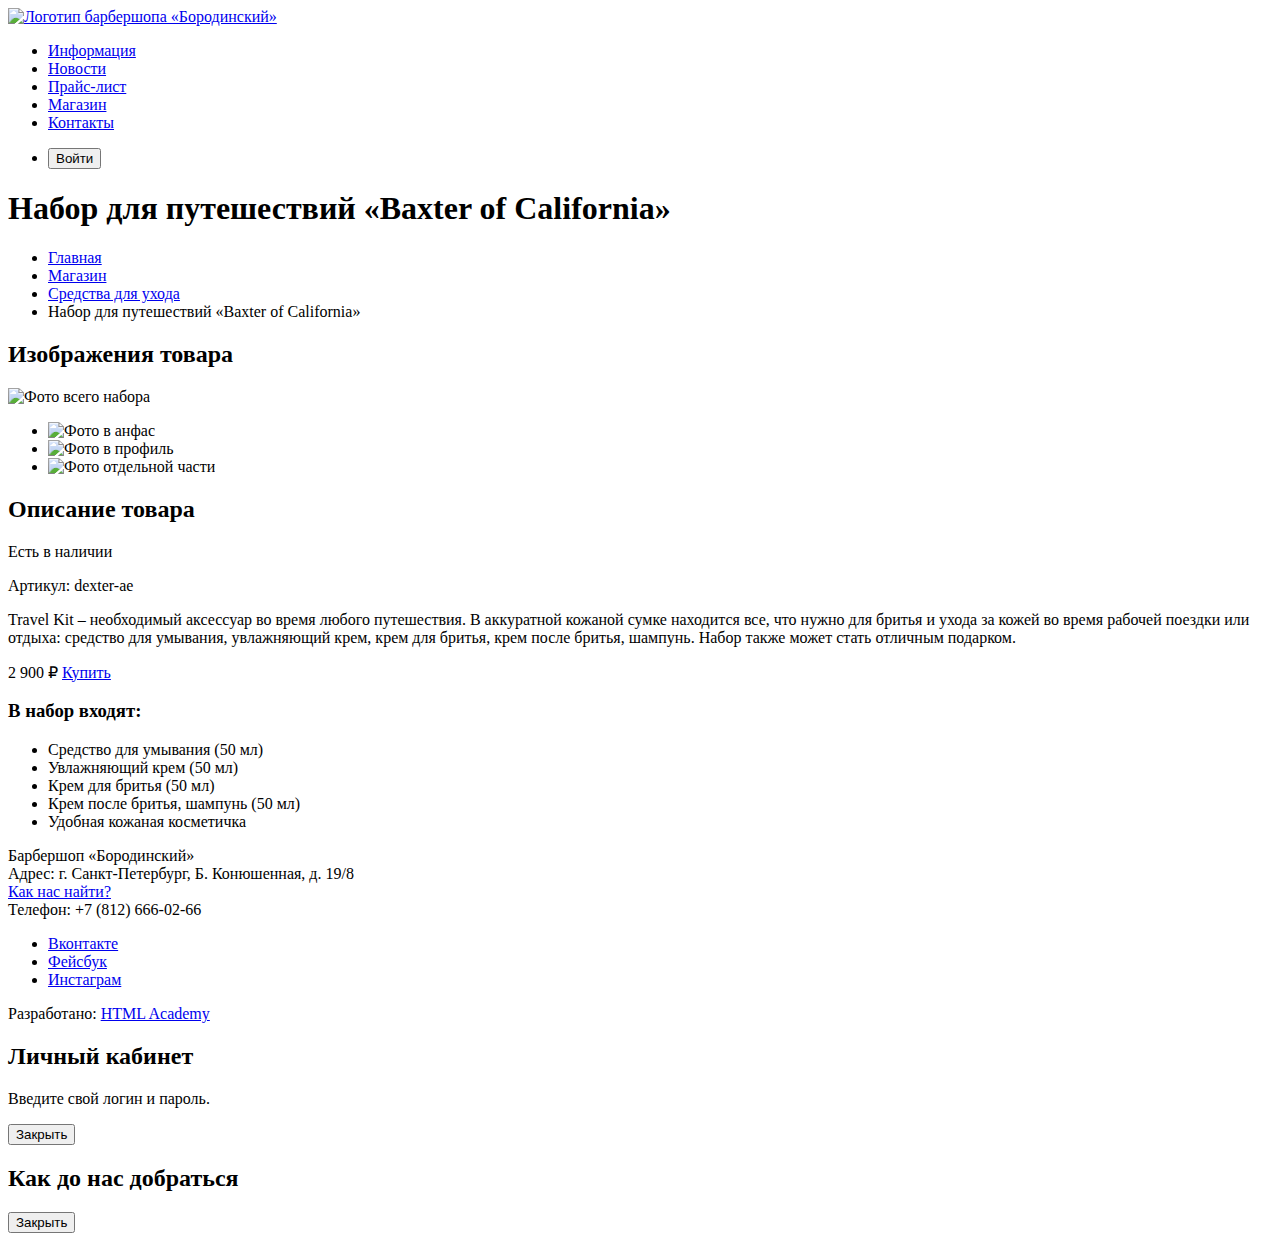
==== catalog-item.html @ a97666eb "Разметка" ====
<!DOCTYPE html>
<html lang="ru">
    <head>
        <meta charset="utf-8">
        <title>HTML Academy: Барбершоп</title>
    </head>
    <body>
        <header class="main-header">
            <nav class="main-navigation">
              <a class="main-header-logo" href="index.html">
                <img src="img/logo.svg" width="111" height="24" alt="Логотип барбершопа «Бородинский»">
              </a>
              <ul class="site-navigation">
                <li><a href="info.html">Информация</a></li>
                <li><a href="news.html">Новости</a></li>
                <li><a href="price.html">Прайс-лист</a></li>
                <li class="site-navigation-current"><a href="catalog.html">Магазин</a></li>
                <li><a href="contacts.html">Контакты</a></li>
              </ul>
              <ul class="user-navigation">
                <li class="login-link">
                  <button type="button">Войти</button>
                </li>
              </ul>
            </nav>
          </header>
        <main>
            
            <h1>Набор для путешествий «Baxter of California»</h1>
      
            <ul>
                <li><a href="index.html">Главная</a></li>
                <li><a href="#">Магазин</a></li>
                <li><a href="#">Средства для ухода</a></li>
                <li>Набор для путешествий «Baxter of California»</li>
            </ul>

            <section>

                <h2>Изображения товара</h2>
                <img src="img/product-big.jpg" width="460" height="498" alt="Фото всего набора">
                <ul>
                    <li><img src="img/product-small-1.jpg" width="140" height="149" alt="Фото в анфас"></li>
                    <li><img src="img/product-small-2.jpg" width="140" height="149" alt="Фото в профиль"></li>
                    <li><img src="img/product-small-3.jpg" width="140" height="149" alt="Фото отдельной части"></li>
                </ul>
            </section>

            <section>
                <h2>Описание товара</h2>
                <p>Есть в наличии</p>
                <p>Артикул: dexter-ae</p>
                <p>Travel Kit – необходимый аксессуар во время любого путешествия. В аккуратной кожаной сумке находится все, что нужно для бритья и ухода за кожей во время рабочей поездки или отдыха: средство для умывания, увлажняющий крем, крем для бритья, крем после бритья, шампунь. Набор также может стать отличным подарком.</p>
                <p>
                    2 900 ₽
                    <a href="#">Купить</a>
                </p>
                <h3>В набор входят:</h3>
                <ul>
                    <li>Средство для умывания (50 мл)</li>
                    <li>Увлажняющий крем (50 мл)</li>
                    <li>Крем для бритья (50 мл)</li>
                    <li>Крем после бритья, шампунь (50 мл)</li>
                    <li>Удобная кожаная косметичка</li>
                </ul>
            </section>
        </main>

        <footer>
            <p>
              Барбершоп «Бородинский»<br>
              Адрес: г. Санкт-Петербург, Б. Конюшенная, д. 19/8<br>
              <a href="map.html">Как нас найти?</a><br>
              Телефон: +7 (812) 666-02-66
            </p>
            <div>
              <ul>
                <li><a href="#">Вконтакте</a></li>
                <li><a href="#">Фейсбук</a></li>
                <li><a href="#">Инстаграм</a></li>
              </ul>
            </div>
            <p>
              Разработано: 
              <a href="https://htmlacademy.ru">HTML Academy</a>
            </p>
          </footer>
      
          <section>
            <h2>Личный кабинет</h2>
            <p>Введите свой логин и пароль.</p>
            <!-- Здесь будет форма -->
            <button type="button">Закрыть</button>
          </section>
      
          <section>
            <h2>Как до нас добраться</h2>
            <button type="button">Закрыть</button>
          </section>

    </body>
</html>
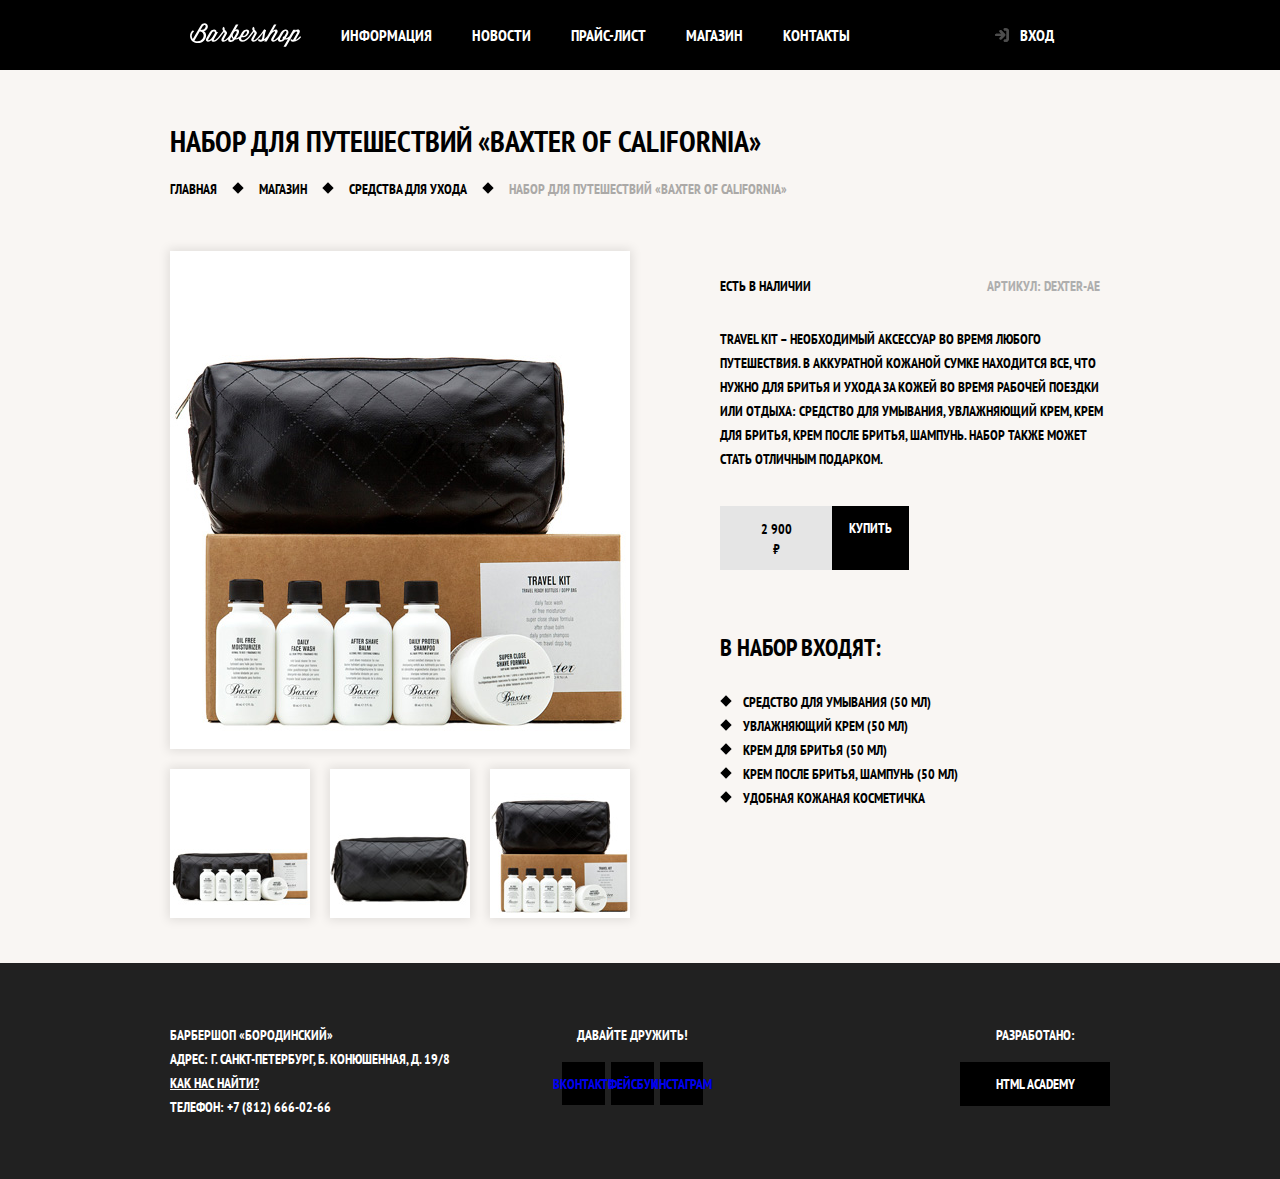
==== commit b0397697: "Декоративные элеметны" ====
--- a/catalog-item.html
+++ b/catalog-item.html
@@ -1,102 +1,108 @@
 <!DOCTYPE html>
 <html lang="ru">
-    <head>
-        <meta charset="utf-8">
-        <title>HTML Academy: Барбершоп</title>
-    </head>
-    <body>
-        <header class="main-header">
-            <nav class="main-navigation">
-              <a class="main-header-logo" href="index.html">
-                <img src="img/logo.svg" width="111" height="24" alt="Логотип барбершопа «Бородинский»">
-              </a>
-              <ul class="site-navigation">
-                <li><a href="info.html">Информация</a></li>
-                <li><a href="news.html">Новости</a></li>
-                <li><a href="price.html">Прайс-лист</a></li>
-                <li class="site-navigation-current"><a href="catalog.html">Магазин</a></li>
-                <li><a href="contacts.html">Контакты</a></li>
-              </ul>
-              <ul class="user-navigation">
-                <li class="login-link">
-                  <button type="button">Войти</button>
-                </li>
-              </ul>
-            </nav>
-          </header>
-        <main>
-            
-            <h1>Набор для путешествий «Baxter of California»</h1>
-      
-            <ul>
-                <li><a href="index.html">Главная</a></li>
-                <li><a href="#">Магазин</a></li>
-                <li><a href="#">Средства для ухода</a></li>
-                <li>Набор для путешествий «Baxter of California»</li>
-            </ul>
+<head>
+  <meta charset="UTF-8">
+  <title>Барбершоп «Бородинский»</title>
+  <link href="https://fonts.googleapis.com/css?family=PT+Sans+Narrow:400,700&amp;subset=latin,cyrillic" rel="stylesheet">
+  <link href="css/style.css" rel="stylesheet">
+</head>
 
-            <section>
+<body class="inner-page">
 
-                <h2>Изображения товара</h2>
-                <img src="img/product-big.jpg" width="460" height="498" alt="Фото всего набора">
-                <ul>
-                    <li><img src="img/product-small-1.jpg" width="140" height="149" alt="Фото в анфас"></li>
-                    <li><img src="img/product-small-2.jpg" width="140" height="149" alt="Фото в профиль"></li>
-                    <li><img src="img/product-small-3.jpg" width="140" height="149" alt="Фото отдельной части"></li>
-                </ul>
-            </section>
+<header class="main-header">
+  <nav class="main-navigation container">
+    <a class="main-header-logo" href="index.html">
+      <img src="img/logo.svg" width="111" height="24" alt="Логотип барбершопа «Бородинский»">
+    </a>
+    <ul class="site-navigation">
+      <li><a href="info.html">Информация</a></li>
+      <li><a href="news.html">Новости</a></li>
+      <li><a href="price.html">Прайс-лист</a></li>
+      <li class="site-navigation-current"><a href="catalog.html">Магазин</a></li>
+      <li><a href="contacts.html">Контакты</a></li>
+    </ul>
+    <ul class="user-navigation">
+      <li><a class="login-link" href="login.html">Вход</a></li>
+    </ul>
+  </nav>
+</header>
 
-            <section>
-                <h2>Описание товара</h2>
-                <p>Есть в наличии</p>
-                <p>Артикул: dexter-ae</p>
-                <p>Travel Kit – необходимый аксессуар во время любого путешествия. В аккуратной кожаной сумке находится все, что нужно для бритья и ухода за кожей во время рабочей поездки или отдыха: средство для умывания, увлажняющий крем, крем для бритья, крем после бритья, шампунь. Набор также может стать отличным подарком.</p>
-                <p>
-                    2 900 ₽
-                    <a href="#">Купить</a>
-                </p>
-                <h3>В набор входят:</h3>
-                <ul>
-                    <li>Средство для умывания (50 мл)</li>
-                    <li>Увлажняющий крем (50 мл)</li>
-                    <li>Крем для бритья (50 мл)</li>
-                    <li>Крем после бритья, шампунь (50 мл)</li>
-                    <li>Удобная кожаная косметичка</li>
-                </ul>
-            </section>
-        </main>
+<main class="container">
 
-        <footer>
-            <p>
-              Барбершоп «Бородинский»<br>
-              Адрес: г. Санкт-Петербург, Б. Конюшенная, д. 19/8<br>
-              <a href="map.html">Как нас найти?</a><br>
-              Телефон: +7 (812) 666-02-66
-            </p>
-            <div>
-              <ul>
-                <li><a href="#">Вконтакте</a></li>
-                <li><a href="#">Фейсбук</a></li>
-                <li><a href="#">Инстаграм</a></li>
-              </ul>
-            </div>
-            <p>
-              Разработано: 
-              <a href="https://htmlacademy.ru">HTML Academy</a>
-            </p>
-          </footer>
-      
-          <section>
-            <h2>Личный кабинет</h2>
-            <p>Введите свой логин и пароль.</p>
-            <!-- Здесь будет форма -->
-            <button type="button">Закрыть</button>
-          </section>
-      
-          <section>
-            <h2>Как до нас добраться</h2>
-            <button type="button">Закрыть</button>
-          </section>
+  <h1 class="page-title">Набор для путешествий «Baxter of California»</h1>
 
-    </body>
-</html>
+  <ul class="breadcrumbs">
+    <li><a href="index.html">Главная</a></li>
+    <li><a href="#">Магазин</a></li>
+    <li><a href="#">Средства для ухода</a></li>
+    <li class="breadcrumbs-current">Набор для путешествий «Baxter of California»</li>
+  </ul>
+
+  <div class="catalog-columns">
+
+    <section class="product-photos">
+      <h2 class="visually-hidden">Изображения товара</h2>
+      <p class="product-photo-full">
+        <img src="img/product-big.jpg" width="460" height="498" alt="Фото всего набора">
+      </p>
+      <ul class="product-photo-preview">
+        <li>
+          <img src="img/product-small-1.jpg" width="140" height="149" alt="Фото в анфас">
+        </li>
+        <li>
+          <img src="img/product-small-2.jpg" width="140" height="149" alt="Фото в профиль">
+        </li>
+        <li>
+          <img src="img/product-small-3.jpg" width="140" height="149" alt="Фото отдельной части">
+        </li>
+      </ul>
+    </section>
+  
+    <section class="product-info">
+      <h2 class="visually-hidden">Описание товара</h2>
+      <div class="product-description">
+        <p class="product-availability">Есть в наличии</p>
+        <p class="product-article">Артикул: dexter-ae</p>
+      </div>
+      <p class="product-text">Travel Kit – необходимый аксессуар во время любого путешествия. В аккуратной кожаной сумке находится все, что нужно для бритья и ухода за кожей во время рабочей поездки или отдыха: средство для умывания, увлажняющий крем, крем для бритья, крем после бритья, шампунь. Набор также может стать отличным подарком.</p>
+      <p class="product-price">
+        <b>2 900 ₽</b>
+        <a class="button" href="#">Купить</a>
+      </p>
+      <h3>В набор входят:</h3>
+      <ul>
+        <li>Средство для умывания (50 мл)</li>
+        <li>Увлажняющий крем (50 мл)</li>
+        <li>Крем для бритья (50 мл)</li>
+        <li>Крем после бритья, шампунь (50 мл)</li>
+        <li>Удобная кожаная косметичка</li>
+      </ul>
+    </section>
+  </div>
+    
+</main>
+
+<footer class="main-footer">
+  <div class="container">
+    <p class="footer-contacts">
+    Барбершоп «Бородинский»<br>
+    Адрес: г. Санкт-Петербург, Б. Конюшенная, д. 19/8<br>
+    <a href="map.html">Как нас найти?</a><br>
+    Телефон: +7 (812) 666-02-66
+  </p>
+  <div class="footer-social">
+    <b>Давайте дружить!</b>
+    <ul>
+      <li><a class="social-button" href="#">Вконтакте</a></li>
+      <li><a class="social-button" href="#">Фейсбук</a></li>
+      <li><a class="social-button" href="#">Инстаграм</a></li>
+    </ul>
+  </div>
+  <p class="footer-copyright">
+    <b>Разработано:</b> <a class="button" href="https://htmlacademy.ru">HTML Academy</a>
+  </p>
+  </div>
+</footer>
+
+</body>
+</html>--- a/css/style.css
+++ b/css/style.css
@@ -0,0 +1,949 @@
+body {
+  margin: 0;
+  padding: 0;
+
+  font-family: "PT Sans Narrow", Arial, sans-serif;
+  font-size: 14px;
+  line-height: 24px;
+  font-weight: 700;
+  color: #ffffff;
+  text-transform: uppercase;
+
+  background-color: #000000;
+  background-image: url("../img/bg.jpg");
+  background-position: top center;
+  background-repeat: no-repeat;
+}
+
+.inner-page {
+  color: #000000;
+
+  background-color: #f9f6f3;
+  background-image: url("img/pattern-light.jpg");
+  background-position: 0 0;
+  background-repeat: repeat;
+}
+
+.main-header {
+  margin-bottom: 75px;
+}
+
+.inner-page .main-header {
+  margin-bottom: 50px;
+
+  background-color: #000000;
+}
+
+a {
+  text-decoration: none;
+}
+
+.visually-hidden:not(:focus):not(:active),
+input[type="checkbox"].visually-hidden,
+input[type="radio"].visually-hidden {
+  position: absolute;
+
+  width: 1px;
+  height: 1px;
+  margin: -1px;
+  border: 0;
+  padding: 0;
+
+  white-space: nowrap;
+
+  clip-path: inset(100%);
+  clip: rect(0 0 0 0);
+  overflow: hidden;
+}
+
+img {
+  max-width: 100%;
+  height: auto;
+}
+
+.button {
+  display: inline-block;
+  margin-right: 16px;
+  padding: 10px 30px;
+
+  font: inherit;
+
+  text-align: center;
+  color: #ffffff;
+  vertical-align: middle;
+  text-transform: uppercase;
+
+  background-color: #000000;
+  border: none;
+}
+
+.button:hover,
+.button:focus,
+.button:active {
+  background-color: #663d15;
+}
+
+.button.disabled,
+.button:disabled {
+  cursor: default;
+  opacity: 0.5;
+  background-color: #000000;
+}
+
+.main-navigation {
+  display: flex;
+  flex-direction: column;
+  align-items: center;
+  
+  font-size: 16px;
+  line-height: 20px;
+  color: #ffffff;
+
+  background-color: transparent;
+}
+
+.inner-page .main-navigation {
+  display: flex;
+  align-items: flex-start;
+  flex-direction: row;
+}
+
+.main-header-logo {
+  order: 2;
+  width: 368px;
+  height: 153px;
+}
+
+.inner-page .main-header-logo {
+  order: 0;
+
+  width: 111px;
+  height: 24px;
+  padding: 23px 20px;
+}
+
+.main-navigation-wrapper {
+  width: 100%;
+  margin-bottom: 60px;
+  
+  background-color: #000000;
+}
+
+.main-navigation-wrapper .container {
+  display: flex;
+  justify-content: space-between;
+}
+
+
+.site-navigation,
+.user-navigation {
+  list-style: none;
+  margin: 0;
+  padding: 0;
+}
+
+.site-navigation {
+  display: flex;
+  flex-wrap: wrap;
+  width: 620px;
+
+  
+}
+
+.user-navigation {
+  display: flex;
+  width: 140px;
+}
+
+.inner-page .user-navigation {
+  margin-left: auto;
+}
+
+.site-navigation a,
+.user-navigation a {
+  display: block;
+  padding: 25px 20px;
+
+  vertical-align: middle;
+  color: #ffffff;
+}
+
+.site-navigation a:hover,
+.site-navigation a:focus,
+.user-navigation a:hover,
+.user-navigation a:focus {
+  background-color: #242424;
+}
+
+.user-navigation .login-link {
+  position: relative;
+  padding-left: 50px;
+
+  
+}
+
+.login-link::before {
+  content: "";
+
+  position: absolute;
+  top: 27px;
+  left: 24px;
+
+  width: 16px;
+  height: 18px;
+
+  background-image: url("../img/login.svg");
+  background-repeat: no-repeat;
+  background-position: 0 0;
+
+  opacity: 0.3;
+}
+
+.login-link:hover::before,
+.login-link:focus::before,
+.login-link:active::before {
+  opacity: 1;
+}
+
+.container {
+  width: 940px;
+  margin: 0 auto;
+  padding: 0 10px;
+}
+
+.features {
+  margin-bottom: 80px;
+}
+
+.features-list {
+  display: flex;
+  justify-content: space-between;
+  margin: 0;
+  padding: 0;
+
+  list-style: none;
+}
+
+.feature-item {
+  width: 300px;
+  text-align: center;
+
+  
+}
+
+.feature-item h3 {
+  position: relative;
+  margin: 0;
+  margin-bottom: 60px;
+
+  font-size: 30px;
+  line-height: 42px;
+
+  
+}
+
+.feature-item h3::after {
+  content: "";
+
+  position: absolute;
+  bottom: -30px;
+  left: 50%;
+
+  width: 20px;
+  height: 20px;
+  margin-left: -10px;
+
+  background-color: #ffffff;
+  transform: rotate(45deg);
+}
+
+.feature-item p {
+  margin: 0 10px;
+}
+
+.index-columns {
+  display: flex;
+  justify-content: space-between;
+  padding: 50px 80px;
+  margin-bottom: 35px;
+  
+  color: #000000;
+
+  background-color: #f8f5f2;
+  background-image: url("../img/line.png"),
+  url("../img/pattern-light.jpg");
+  background-position: center, 0 0;
+  background-repeat: no-repeat, repeat;
+}
+
+.index-columns h2 {
+  margin: 0;
+  margin-bottom: 25px;
+
+  font-size: 30px;
+  line-height: 42px;
+}
+
+.news {
+  width: 380px;
+  
+  
+}
+
+.news-list {
+  margin: 0;
+  margin-bottom: 25px;
+  padding: 0;
+
+  list-style: none;
+}
+
+.news-item {
+  margin-bottom: 25px;
+}
+
+.news-item p {
+  margin: 0;
+}
+
+.news-item time {
+  text-transform: none;
+}
+
+.gallery {
+  width: 300px;
+}
+
+.gallery-container {
+  position: relative;
+
+  height: 260px;
+
+
+}
+
+.gallery-content {
+  height: 164px;
+  margin: 0;
+
+  background-color: #cccccc;
+  border: 7px solid #ffffff;
+}
+
+.gallery-content img {
+  width: 286px;
+  height: 164px;
+}
+
+.gallery-button {
+  box-sizing: border-box;
+  position: absolute;
+  bottom: 0;
+
+  width: 140px;
+  margin: 0;
+}
+
+.gallery-button-back {
+  left: 0;
+}
+
+.gallery-button-next {
+  right: 0;
+}
+
+.contacts {
+  width: 380px;
+}
+
+.contacts p {
+  margin: 0;
+  margin-bottom: 25px;
+}
+
+.appointment {
+  width: 300px;
+}
+
+.appointment-info {
+  margin: 0;
+  margin-bottom: 15px;
+}
+
+.appointment-form {
+  display: flex;
+  flex-wrap: wrap;
+  justify-content: space-between;
+}
+
+.appointment-item {
+  width: 140px;
+  margin: 0;
+  margin-bottom: 10px;
+
+  
+} 
+
+.appointment-item label {
+  display: block;
+  margin-bottom: 9px;
+  margin-left: 15px;
+}
+
+.appointment-item input {
+  box-sizing: border-box;
+  width: 140px;
+  padding-top: 8px;
+  padding-left: 15px;
+  padding-right: 15px;
+  padding-bottom: 7px;
+
+  font: inherit;
+
+  background-color: transparent;
+  border: 2px solid #000000;
+}
+
+.appointment-item input:focus {
+  border-color: #663d15;
+}
+
+.appointment .button {
+  display: block;
+  width: 100%;
+  margin-top: 10px;
+  margin-right: 0;
+}
+
+.page-title {
+  margin: 0;
+  margin-bottom: 15px;
+  padding: 0;
+  
+  font-size: 30px;
+  line-height: 42px;
+}
+
+.breadcrumbs {
+  display: flex;
+  justify-content: flex-start;
+  flex-wrap: wrap;
+  padding: 0;
+  margin: 0;
+  margin-bottom: 50px;
+  
+  list-style: none;
+
+}
+
+.breadcrumbs li {
+  position: relative;
+
+  margin-right: 42px;
+}
+
+.breadcrumbs li:last-child {
+  margin-right: 0;
+}
+
+.breadcrumbs li::after {
+  content: "";
+
+  position: absolute;
+  top: 7px;
+  right: -25px;
+  transform: rotate(45deg);
+
+  width: 8px;
+  height: 8px;
+
+  background-color: #000000;
+}
+
+.breadcrumbs a {
+  color: #000000;
+}
+
+.breadcrumbs a:hover,
+.breadcrumbs a:focus {
+  text-decoration: underline;
+}
+
+.breadcrumbs-current {
+  color: #aba9a7;
+}
+
+.breadcrumbs-current::after {
+  display: none;
+}
+
+.catalog-columns {
+  display: flex;
+  justify-content: space-between;
+}
+
+.filters {
+  width: 180px;
+}
+
+.filter fieldset {
+  padding: 0;
+  margin: 0;
+  margin-bottom: 30px;
+
+  border: none;
+}
+
+.filter fieldset:first-child {
+  margin-bottom: 35px;
+}
+
+.filter legend {
+  margin-bottom: 26px;
+
+  font-size: 24px;
+  line-height: 30px;
+}
+
+.filter ul {
+  padding: 0;
+  margin: 0;
+
+  list-style: none;
+  line-height: 18px;
+}
+
+.filter-option {
+  margin-bottom: 19px;
+  padding-left: 45px;
+
+  
+}
+
+.filter-option label {
+  position: relative;
+
+  display: block;
+
+  cursor: pointer;
+  user-select: none;
+}
+
+.filter-input:hover + label,
+.filter-input:focus + label {
+  color: #663d15;
+}
+
+.filter-input-checkbox + label::before {
+  content: "";
+  position: absolute;
+  left: -42px;
+  top: 0;
+
+  width: 16px;
+  height: 16px;
+
+  border: 2px solid #000000;
+}
+
+.filter-input-checkbox:checked + label::after {
+  content: "";
+
+  position: absolute;
+  top: 4px;
+  left: -38px;
+
+  width: 12px;
+  height: 12px;
+  
+  background-image: url("../img/cross.svg");
+  background-repeat: no-repeat;
+  background-position: 0 0;
+}
+
+.filter-input-radio + label::before {
+  content: "";
+
+  position: absolute;
+  left: -42px;
+  top: -1px;
+
+  width: 16px;
+  height: 16px;
+  
+  border: 2px solid #000000;
+  border-radius: 50%;
+}
+
+.filter-input:disabled + label {
+  color: #000000;
+
+  opacity: 0.5;
+}
+
+.filter-input-radio:checked + label::after {
+  content: "";
+
+  position: absolute;
+  top: 5px;
+  left: -36px;
+
+  width: 8px;
+  height: 8px;
+
+  background-color: #000000;
+  border-radius: 50%;
+}
+
+.catalog {
+  width: 700px;
+}
+
+.catalog-list {
+  display: flex;
+  flex-wrap: wrap;
+  padding: 0;
+  margin: 0;
+  margin-bottom: 25px;
+
+  list-style: none;
+}
+
+.catalog-item {
+  width: 220px;
+  margin-bottom: 20px;
+  margin-right: 20px;
+  
+  background-color: #f8f8f8;
+  box-shadow: 0 0 10px rgba(0, 0, 0, 0.1);
+}
+
+.catalog-item:nth-child(3n) {
+  margin-right: 0;
+}
+
+.catalog-item:hover {
+  box-shadow: 0 0 10px rgba(0, 0, 0, 0.2);
+}
+
+.catalog-item a {
+  display: flex;
+  flex-direction: column;
+
+  color: #000000;
+}
+
+.catalog-item h3 {
+  order: 1;
+  margin-top: 17px;
+  margin-bottom: 12px;
+  margin-left: 16px;
+  margin-right: 15px;
+
+  font-size: 14px;
+  line-height: 18px;
+}
+
+.catalog-category {
+  text-transform: none;
+  display: block;
+}
+
+.catalog-item-image {
+  width: 220px;
+  height: 165px;
+  margin: 0;
+}
+.catalog-item-price {
+  display: flex;
+
+  margin: 15px;
+  margin-top: 0;
+}
+
+.catalog-item-price b {
+  width: 112px;
+  padding: 13px 25px 11px;
+
+  font-size: 14px;
+  line-height: 20px;
+  text-align: center;
+
+  background-color: #e5e5e5;
+}
+
+.catalog-item-price .button {
+  width: 50px;
+  padding: 13px 18px 11px;
+  margin-right: 0;
+
+  line-height: 20px;
+  color: #ffffff;
+}
+
+.pagination-list {
+  display: flex;
+  flex-wrap: wrap;
+
+  padding: 0;
+  margin: 0;
+
+  list-style: none;
+}
+
+.pagination-item {
+  margin-right: 5px;
+}
+
+.pagination-item a {
+  color: #ffffff;
+  display: block;
+  padding: 10px 19px;
+
+  background-color: #000000;
+}
+
+.pagination-item:last-child {
+  margin-right: 0;
+}
+
+.pagination-item a:hover,
+.pagination-item a:focus,
+.pagination-item a:active {
+  background-color: #663d15;
+}
+
+.pagination-item-current a {
+  color: #000000;
+
+  background-color: #ffffff;
+}
+
+.pagination-item-current a:hover,
+.pagination-item-current a:focus,
+.pagination-item-current a:active {
+  color: #000000;
+
+  background-color: #ffffff;
+}
+
+.product-photo-preview {
+  display: flex;
+  padding: 0;
+  margin: 0;
+
+  list-style: none;
+}
+
+.product-photos {
+  width: 460px;
+}
+
+.product-photo-preview li {
+  width: 140px;
+  height: 149px;
+  margin-right: 20px;
+
+  box-shadow: 0 0 10px 2px rgba(0, 0, 0, 0.1);
+}
+
+.product-photo-preview li:nth-child(3n) {
+  margin-right: 0;
+}
+
+.product-photo-full {
+  width: 460px;
+  height: 498px;
+  margin: 0;
+  margin-bottom: 20px;
+
+  box-shadow: 0 0 10px 2px rgba(0, 0, 0, 0.1);
+}
+
+.product-description {
+  display: flex;
+  justify-content: space-between;
+  padding-right: 10px;
+  margin-bottom: 29px;
+}
+
+.product-description p {
+  width: 200px;
+}
+
+.product-article {
+  text-align: right;
+  color: #aeaeae;
+}
+
+.product-price b {
+    width: 112px;
+    padding-top: 13px;
+    padding-left: 36px;
+    padding-right: 36px;
+    padding-bottom: 11px;
+    
+    line-height: 20px;
+    text-align: center;
+  
+    background-color: #e5e5e5;
+    
+    box-sizing: border-box;
+}
+
+.product-price .button {
+  padding-left: 17px;
+  padding-right: 17px;
+}
+
+.product-info {
+  width: 390px;
+  padding-top: 23px;
+}
+
+.product-info p {
+  margin: 0;
+}
+
+.product-info h3 {
+  margin: 0;
+  margin-bottom: 27px;
+
+  font-size: 24px;
+  line-height: 30px;
+}
+
+.product-info .product-text {
+  margin-bottom: 35px;
+}
+
+.product-info .product-price {
+  display: flex;
+  margin-bottom: 63px;
+}
+
+.product-info ul {
+  margin: 0;
+  padding: 0;
+
+  list-style: none;
+}
+
+.product-info li {
+  position: relative;
+
+  padding-left: 23px;
+}
+
+.product-info li::before {
+  content: "";
+  width: 8px;
+  height: 8px;
+  position: absolute;
+  top: 7px;
+  left: 2px;
+  background-color: #000000;
+  
+  transform: rotate(45deg);
+}
+
+.main-footer {
+  margin-top: 65px;
+  padding: 60px 0;
+  
+  color: #ffffff;
+
+  background-color: #212121;
+  background-image: url("img/pattern-dark.jpg");
+  background-position: 0 0;
+  background-repeat: repeat;
+}
+
+.inner-page .main-footer {
+  margin-top: 45px;
+}
+
+.main-footer .container {
+  display: flex;
+}
+
+.footer-contacts {
+  width: 320px;
+  margin: 0;
+  margin-right: 70px;
+}
+
+.footer-contacts a {
+  color: #ffffff;
+  text-decoration: underline;
+}
+
+.footer-contacts a:hover,
+.footer-contacts a:focus {
+  text-decoration: none;
+}
+
+.footer-social {
+  width: 145px;
+  
+  text-align: center;
+}
+
+.footer-social ul {
+  display: flex;
+  flex-wrap: wrap;
+  justify-content: space-between;
+  width: 141px;
+  list-style: none;
+  margin: 0 auto;
+  padding: 0;
+}
+
+.footer-social b {
+  display: block;
+  margin-bottom: 15px;
+}
+
+.social-button {
+  display: flex;
+  width: 43px;
+  height: 43px;
+  align-items: center;
+  justify-content: center;
+
+  background-color: #000000;
+}
+
+.social-button:hover,
+.social-button:focus {
+  background-color: #ffffff;
+}
+
+.social-button:hover path,
+.social-button:focus path {
+  fill: #000000;
+}
+
+.footer-copyright {
+  width: 150px;
+  margin: 0;
+  margin-left: auto;
+  text-align: center;
+}
+
+.footer-copyright .button {
+  display: block;
+  margin-right: 0;
+}
+
+.footer-copyright b {
+  display: block;
+  margin-bottom: 15px;
+}
+
+.footer-copyright .button:hover,
+.footer-copyright .button:focus {
+  color: #000000;
+
+  background-color: #ffffff;
+}